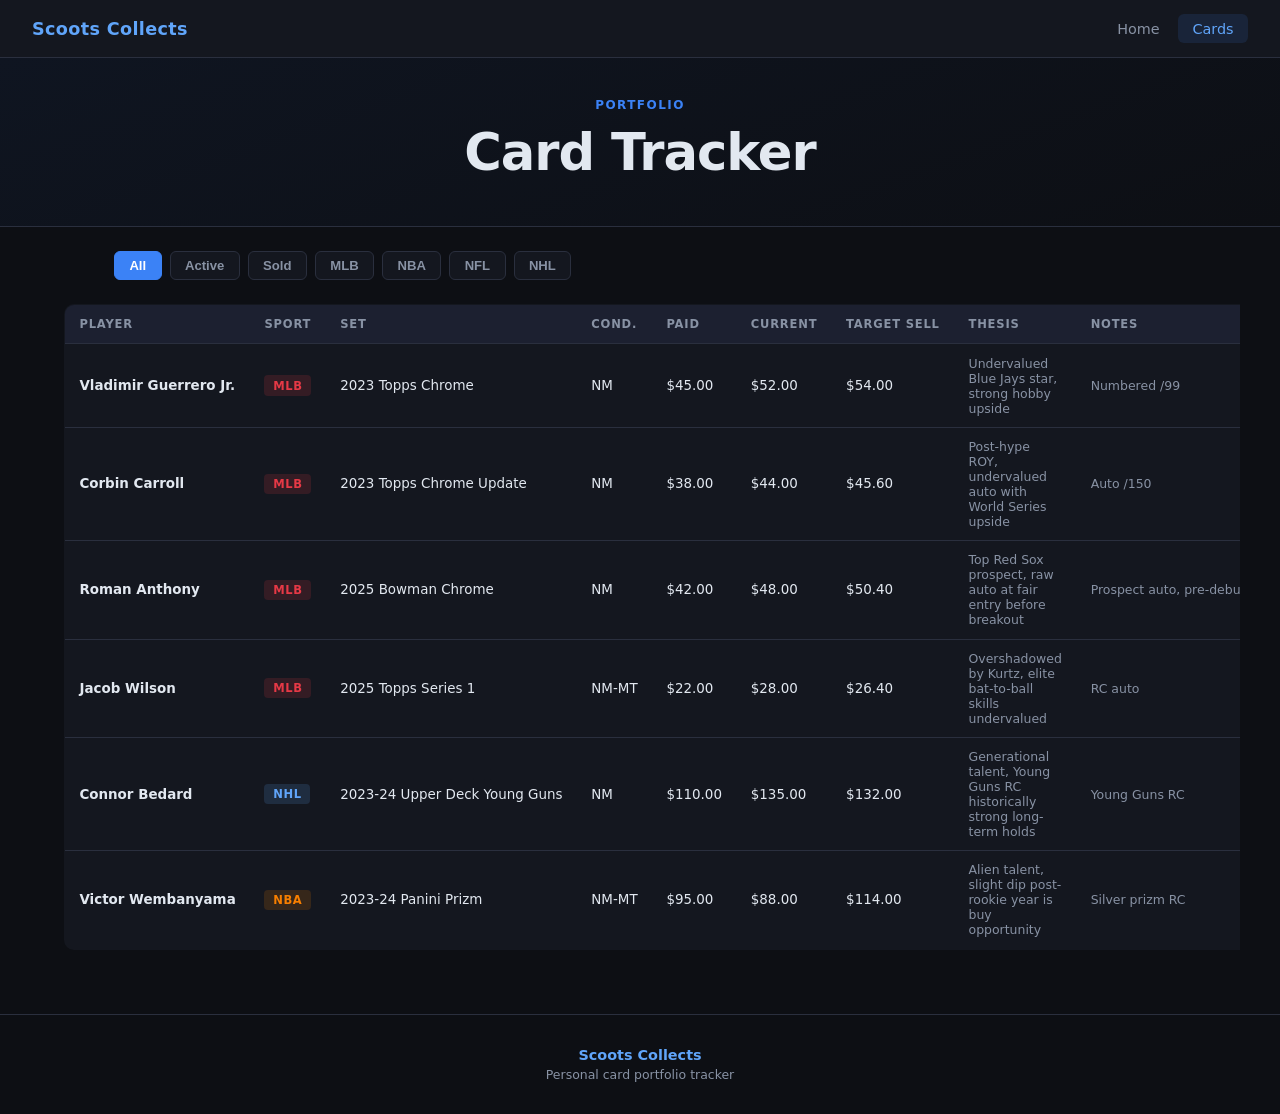
==== cards.html @ 83b8a893 "Build complete site structure — fix blank page Added missing index.html, cards.html, css/style.css, " ====
<!DOCTYPE html>
<html lang="en">
<head>
  <meta charset="UTF-8" />
  <meta name="viewport" content="width=device-width, initial-scale=1.0" />
  <title>Cards — Scoots Collects</title>
  <link rel="stylesheet" href="css/style.css" />
</head>
<body>

  <!-- NAVBAR -->
  <nav class="navbar">
    <a href="index.html" class="nav-brand">Scoots Collects</a>
    <div class="nav-links">
      <a href="index.html" class="nav-link">Home</a>
      <a href="cards.html" class="nav-link active">Cards</a>
    </div>
  </nav>

  <!-- PAGE HEADER -->
  <section class="hero hero--small">
    <div class="hero-eyebrow">Portfolio</div>
    <div class="hero-title">Card Tracker</div>
  </section>

  <!-- FILTER BAR -->
  <div class="filter-bar">
    <button class="filter-btn active" data-filter="all">All</button>
    <button class="filter-btn" data-filter="active">Active</button>
    <button class="filter-btn" data-filter="sold">Sold</button>
    <button class="filter-btn" data-filter="MLB">MLB</button>
    <button class="filter-btn" data-filter="NBA">NBA</button>
    <button class="filter-btn" data-filter="NFL">NFL</button>
    <button class="filter-btn" data-filter="NHL">NHL</button>
  </div>

  <!-- CARDS TABLE -->
  <div class="table-wrap">
    <table class="cards-table" id="cards-table">
      <thead>
        <tr>
          <th>Player</th>
          <th>Sport</th>
          <th>Set</th>
          <th>Cond.</th>
          <th>Paid</th>
          <th>Current</th>
          <th>Target Sell</th>
          <th>Thesis</th>
          <th>Notes</th>
          <th>Status</th>
          <th>Sale Date</th>
          <th>Sale Price</th>
          <th>Site</th>
          <th>P&amp;L</th>
        </tr>
      </thead>
      <tbody id="cards-tbody">
        <tr><td colspan="14" class="table-loading">Loading cards…</td></tr>
      </tbody>
    </table>
  </div>

  <!-- FOOTER -->
  <footer class="site-footer">
    <div class="footer-brand">Scoots Collects</div>
    <div class="footer-note">Personal card portfolio tracker</div>
  </footer>

  <script src="js/cards.js"></script>
</body>
</html>
---- css/style.css ----
/* ── Reset & Base ── */
*, *::before, *::after { box-sizing: border-box; margin: 0; padding: 0; }

:root {
  --bg:        #0d0f14;
  --bg2:       #14171f;
  --bg3:       #1c2030;
  --border:    #2a2f3e;
  --text:      #e2e8f0;
  --muted:     #8892a4;
  --accent:    #3b82f6;
  --accent2:   #60a5fa;
  --green:     #22c55e;
  --red:       #ef4444;
  --mlb:       #e63946;
  --nba:       #f77f00;
  --nfl:       #457b9f;
  --nhl:       #1d3557;
  --radius:    10px;
  --font:      'Segoe UI', system-ui, -apple-system, sans-serif;
}

html { font-size: 16px; }

body {
  background: var(--bg);
  color: var(--text);
  font-family: var(--font);
  min-height: 100vh;
}

a { color: inherit; text-decoration: none; }

/* ── Navbar ── */
.navbar {
  display: flex;
  align-items: center;
  justify-content: space-between;
  padding: 0 2rem;
  height: 58px;
  background: var(--bg2);
  border-bottom: 1px solid var(--border);
  position: sticky;
  top: 0;
  z-index: 100;
}

.nav-brand {
  font-size: 1.1rem;
  font-weight: 700;
  color: var(--accent2);
  letter-spacing: 0.02em;
}

.nav-links { display: flex; gap: 0.25rem; }

.nav-link {
  padding: 0.4rem 0.9rem;
  border-radius: 6px;
  font-size: 0.9rem;
  color: var(--muted);
  transition: color 0.15s, background 0.15s;
}

.nav-link:hover { color: var(--text); background: var(--bg3); }
.nav-link.active { color: var(--accent2); background: rgba(59,130,246,0.12); }

/* ── Hero ── */
.hero {
  text-align: center;
  padding: 4rem 1rem 3rem;
  background: linear-gradient(160deg, #0f1521 0%, var(--bg) 100%);
  border-bottom: 1px solid var(--border);
}

.hero--small { padding: 2.5rem 1rem 2rem; }

.hero-eyebrow {
  font-size: 0.75rem;
  font-weight: 600;
  letter-spacing: 0.12em;
  text-transform: uppercase;
  color: var(--accent);
  margin-bottom: 0.6rem;
}

.hero-title {
  font-size: clamp(2rem, 5vw, 3.2rem);
  font-weight: 800;
  letter-spacing: -0.02em;
  color: var(--text);
  margin-bottom: 0.75rem;
}

.hero-date {
  font-size: 0.85rem;
  color: var(--muted);
}

/* ── Dashboard Stats ── */
.dashboard {
  display: grid;
  grid-template-columns: repeat(auto-fit, minmax(200px, 1fr));
  gap: 1rem;
  max-width: 1100px;
  margin: 2.5rem auto 0;
  padding: 0 1.5rem;
}

.stat-card {
  background: var(--bg2);
  border: 1px solid var(--border);
  border-radius: var(--radius);
  padding: 1.4rem 1.5rem;
}

.stat-label {
  font-size: 0.75rem;
  font-weight: 600;
  text-transform: uppercase;
  letter-spacing: 0.08em;
  color: var(--muted);
  margin-bottom: 0.5rem;
}

.stat-value {
  font-size: 1.8rem;
  font-weight: 700;
  color: var(--text);
  line-height: 1;
  margin-bottom: 0.4rem;
}

.stat-value.accent { color: var(--accent2); }
.stat-value.green  { color: var(--green); }
.stat-value.red    { color: var(--red); }

.stat-sub {
  font-size: 0.78rem;
  color: var(--muted);
}

/* ── Section ── */
.section {
  max-width: 1100px;
  margin: 2.5rem auto 0;
  padding: 0 1.5rem;
}

.section-header {
  display: flex;
  align-items: center;
  gap: 0.6rem;
  margin-bottom: 1rem;
}

.section-dot {
  width: 8px;
  height: 8px;
  border-radius: 50%;
  background: var(--accent);
  flex-shrink: 0;
}

.section-title {
  font-size: 0.8rem;
  font-weight: 700;
  text-transform: uppercase;
  letter-spacing: 0.1em;
  color: var(--muted);
}

/* ── Sport Grid ── */
.sport-grid {
  display: grid;
  grid-template-columns: repeat(auto-fit, minmax(200px, 1fr));
  gap: 1rem;
}

.sport-card {
  background: var(--bg2);
  border: 1px solid var(--border);
  border-radius: var(--radius);
  padding: 1.2rem 1.4rem;
}

.sport-card-name {
  font-size: 0.8rem;
  font-weight: 700;
  text-transform: uppercase;
  letter-spacing: 0.08em;
  margin-bottom: 0.5rem;
  color: var(--muted);
}

.sport-card-value {
  font-size: 1.5rem;
  font-weight: 700;
  color: var(--text);
  margin-bottom: 0.3rem;
}

.sport-card-count {
  font-size: 0.78rem;
  color: var(--muted);
}

.sport-card[data-sport="MLB"] .sport-card-name { color: var(--mlb); }
.sport-card[data-sport="NBA"] .sport-card-name { color: var(--nba); }
.sport-card[data-sport="NFL"] .sport-card-name { color: var(--nfl); }
.sport-card[data-sport="NHL"] .sport-card-name { color: var(--accent2); }

/* ── Scores Grid ── */
.scores-grid {
  display: grid;
  grid-template-columns: repeat(auto-fit, minmax(230px, 1fr));
  gap: 1rem;
}

.scores-panel {
  background: var(--bg2);
  border: 1px solid var(--border);
  border-radius: var(--radius);
  overflow: hidden;
}

.scores-panel-header {
  padding: 0.7rem 1rem;
  font-size: 0.8rem;
  font-weight: 700;
  letter-spacing: 0.06em;
  text-transform: uppercase;
  border-bottom: 1px solid var(--border);
}

.scores-panel.mlb .scores-panel-header { background: rgba(230,57,70,0.12); color: var(--mlb); }
.scores-panel.nba .scores-panel-header { background: rgba(247,127,0,0.12); color: var(--nba); }
.scores-panel.nfl .scores-panel-header { background: rgba(69,123,159,0.15); color: #7ec8e3; }
.scores-panel.nhl .scores-panel-header { background: rgba(96,165,250,0.12); color: var(--accent2); }

.scores-list { padding: 0.5rem 0; max-height: 280px; overflow-y: auto; }

.score-row {
  display: flex;
  flex-direction: column;
  padding: 0.55rem 1rem;
  border-bottom: 1px solid var(--border);
  font-size: 0.82rem;
  gap: 0.15rem;
}

.score-row:last-child { border-bottom: none; }

.score-teams {
  display: flex;
  justify-content: space-between;
  font-weight: 600;
}

.score-meta {
  font-size: 0.72rem;
  color: var(--muted);
}

.score-status-live { color: var(--green); font-weight: 600; }
.score-status-final { color: var(--muted); }
.score-status-scheduled { color: var(--accent); }

.scores-loading, .scores-empty {
  padding: 1.2rem 1rem;
  font-size: 0.82rem;
  color: var(--muted);
  text-align: center;
}

/* ── Hobby Links ── */
.hobby-links {
  display: flex;
  flex-wrap: wrap;
  gap: 0.6rem;
}

.hobby-link {
  display: inline-flex;
  align-items: center;
  gap: 0.4rem;
  padding: 0.5rem 1rem;
  background: var(--bg2);
  border: 1px solid var(--border);
  border-radius: 6px;
  font-size: 0.85rem;
  color: var(--text);
  transition: border-color 0.15s, background 0.15s, color 0.15s;
}

.hobby-link:hover {
  border-color: var(--accent);
  background: rgba(59,130,246,0.08);
  color: var(--accent2);
}

/* ── Footer ── */
.site-footer {
  margin-top: 4rem;
  padding: 2rem 1.5rem;
  border-top: 1px solid var(--border);
  text-align: center;
}

.footer-brand {
  font-size: 0.9rem;
  font-weight: 700;
  color: var(--accent2);
  margin-bottom: 0.3rem;
}

.footer-note { font-size: 0.78rem; color: var(--muted); }

/* ── Filter Bar ── */
.filter-bar {
  max-width: 1100px;
  margin: 1.5rem auto 0;
  padding: 0 1.5rem;
  display: flex;
  flex-wrap: wrap;
  gap: 0.5rem;
}

.filter-btn {
  padding: 0.4rem 0.9rem;
  border-radius: 6px;
  font-size: 0.82rem;
  font-weight: 600;
  border: 1px solid var(--border);
  background: var(--bg2);
  color: var(--muted);
  cursor: pointer;
  transition: all 0.15s;
}

.filter-btn:hover { color: var(--text); border-color: var(--accent); }
.filter-btn.active { background: var(--accent); border-color: var(--accent); color: #fff; }

/* ── Cards Table ── */
.table-wrap {
  max-width: 1200px;
  margin: 1.5rem auto 0;
  padding: 0 1.5rem;
  overflow-x: auto;
}

.cards-table {
  width: 100%;
  border-collapse: collapse;
  font-size: 0.84rem;
  background: var(--bg2);
  border-radius: var(--radius);
  overflow: hidden;
  border: 1px solid var(--border);
}

.cards-table th {
  padding: 0.75rem 0.9rem;
  text-align: left;
  font-size: 0.72rem;
  font-weight: 700;
  text-transform: uppercase;
  letter-spacing: 0.07em;
  color: var(--muted);
  background: var(--bg3);
  border-bottom: 1px solid var(--border);
  white-space: nowrap;
}

.cards-table td {
  padding: 0.7rem 0.9rem;
  border-bottom: 1px solid var(--border);
  vertical-align: middle;
  white-space: nowrap;
}

.cards-table tr:last-child td { border-bottom: none; }
.cards-table tbody tr:hover { background: var(--bg3); }

.badge {
  display: inline-block;
  padding: 0.2rem 0.55rem;
  border-radius: 4px;
  font-size: 0.72rem;
  font-weight: 700;
  text-transform: uppercase;
  letter-spacing: 0.05em;
}

.badge-active  { background: rgba(34,197,94,0.15); color: var(--green); }
.badge-sold    { background: rgba(148,163,184,0.15); color: var(--muted); }

.badge-mlb { background: rgba(230,57,70,0.15); color: var(--mlb); }
.badge-nba { background: rgba(247,127,0,0.15); color: var(--nba); }
.badge-nfl { background: rgba(69,123,159,0.2); color: #7ec8e3; }
.badge-nhl { background: rgba(96,165,250,0.15); color: var(--accent2); }

.pnl-pos { color: var(--green); font-weight: 600; }
.pnl-neg { color: var(--red);   font-weight: 600; }

.table-loading {
  text-align: center;
  padding: 2rem;
  color: var(--muted);
  font-size: 0.85rem;
}

/* ── Scrollbar ── */
::-webkit-scrollbar { width: 6px; height: 6px; }
::-webkit-scrollbar-track { background: var(--bg2); }
::-webkit-scrollbar-thumb { background: var(--border); border-radius: 3px; }
::-webkit-scrollbar-thumb:hover { background: var(--muted); }

/* ── Responsive ── */
@media (max-width: 600px) {
  .navbar { padding: 0 1rem; }
  .dashboard, .section, .filter-bar, .table-wrap { padding: 0 1rem; }
  .hero { padding: 2.5rem 1rem 2rem; }
  .hero--small { padding: 1.8rem 1rem 1.4rem; }
}
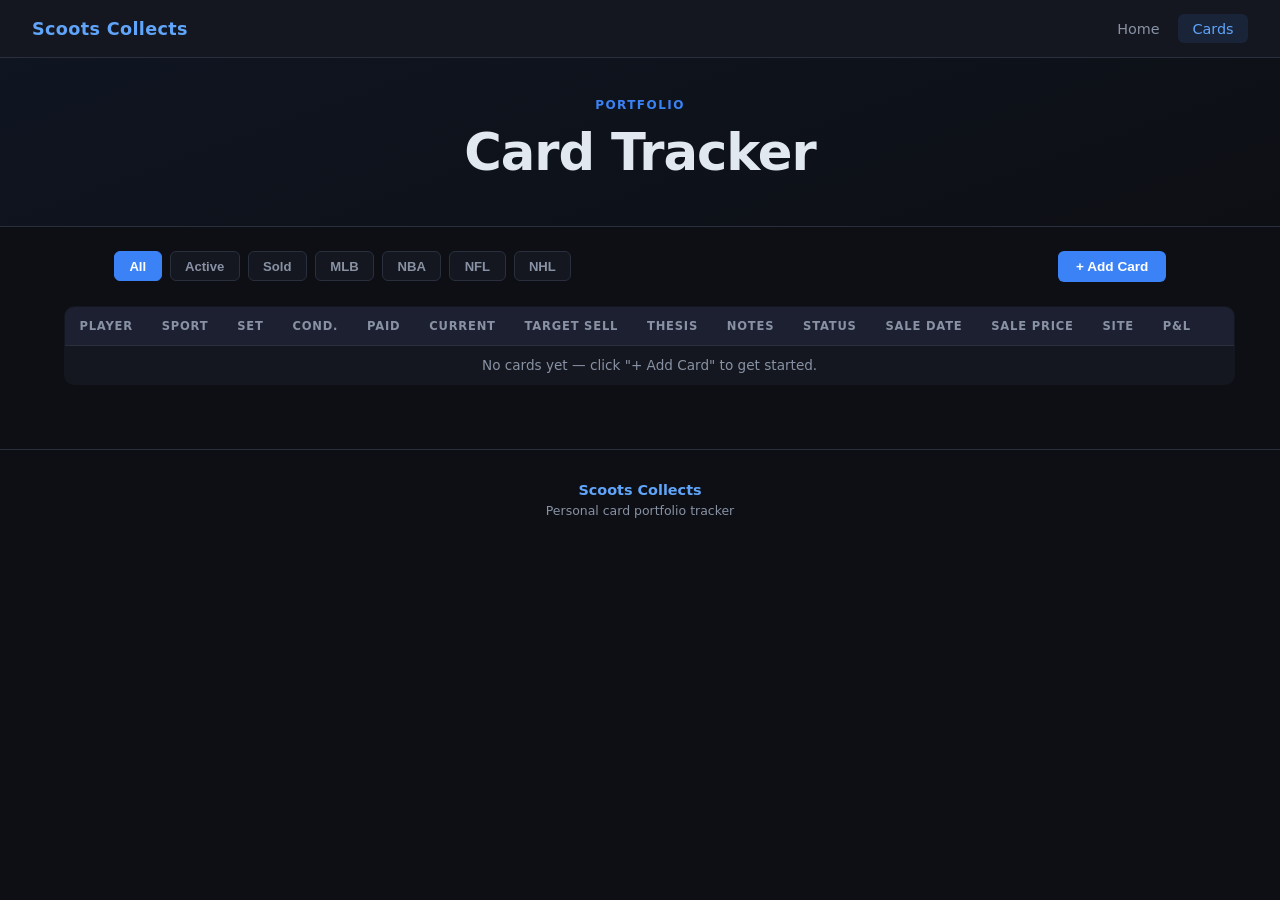
==== commit b4343a6e: "Add card add/delete UI, reset to 0 cards and $5,000 starting cash - Cards page: Add Card button open" ====
--- a/cards.html
+++ b/cards.html
@@ -8,7 +8,6 @@
 </head>
 <body>
 
-  <!-- NAVBAR -->
   <nav class="navbar">
     <a href="index.html" class="nav-brand">Scoots Collects</a>
     <div class="nav-links">
@@ -17,56 +16,154 @@
     </div>
   </nav>
 
-  <!-- PAGE HEADER -->
   <section class="hero hero--small">
     <div class="hero-eyebrow">Portfolio</div>
     <div class="hero-title">Card Tracker</div>
   </section>
 
-  <!-- FILTER BAR -->
-  <div class="filter-bar">
-    <button class="filter-btn active" data-filter="all">All</button>
-    <button class="filter-btn" data-filter="active">Active</button>
-    <button class="filter-btn" data-filter="sold">Sold</button>
-    <button class="filter-btn" data-filter="MLB">MLB</button>
-    <button class="filter-btn" data-filter="NBA">NBA</button>
-    <button class="filter-btn" data-filter="NFL">NFL</button>
-    <button class="filter-btn" data-filter="NHL">NHL</button>
+  <div class="toolbar">
+    <div class="filter-bar">
+      <button class="filter-btn active" data-filter="all">All</button>
+      <button class="filter-btn" data-filter="active">Active</button>
+      <button class="filter-btn" data-filter="sold">Sold</button>
+      <button class="filter-btn" data-filter="MLB">MLB</button>
+      <button class="filter-btn" data-filter="NBA">NBA</button>
+      <button class="filter-btn" data-filter="NFL">NFL</button>
+      <button class="filter-btn" data-filter="NHL">NHL</button>
+    </div>
+    <button class="btn-add" id="btn-add-card">+ Add Card</button>
   </div>
 
-  <!-- CARDS TABLE -->
   <div class="table-wrap">
-    <table class="cards-table" id="cards-table">
+    <table class="cards-table">
       <thead>
         <tr>
-          <th>Player</th>
-          <th>Sport</th>
-          <th>Set</th>
-          <th>Cond.</th>
-          <th>Paid</th>
-          <th>Current</th>
-          <th>Target Sell</th>
-          <th>Thesis</th>
-          <th>Notes</th>
-          <th>Status</th>
-          <th>Sale Date</th>
-          <th>Sale Price</th>
-          <th>Site</th>
-          <th>P&amp;L</th>
+          <th>Player</th><th>Sport</th><th>Set</th><th>Cond.</th>
+          <th>Paid</th><th>Current</th><th>Target Sell</th>
+          <th>Thesis</th><th>Notes</th><th>Status</th>
+          <th>Sale Date</th><th>Sale Price</th><th>Site</th><th>P&amp;L</th>
+          <th></th>
         </tr>
       </thead>
       <tbody id="cards-tbody">
-        <tr><td colspan="14" class="table-loading">Loading cards…</td></tr>
+        <tr><td colspan="15" class="table-loading">Loading cards…</td></tr>
       </tbody>
     </table>
   </div>
 
-  <!-- FOOTER -->
   <footer class="site-footer">
     <div class="footer-brand">Scoots Collects</div>
     <div class="footer-note">Personal card portfolio tracker</div>
   </footer>
 
+  <!-- ADD CARD MODAL -->
+  <div class="modal-overlay" id="modal-overlay">
+    <div class="modal">
+      <div class="modal-header">
+        <span class="modal-title" id="modal-title">Add Card</span>
+        <button class="modal-close" id="modal-close">&times;</button>
+      </div>
+      <form class="modal-form" id="card-form">
+        <input type="hidden" id="f-id" />
+
+        <div class="form-row">
+          <div class="form-group">
+            <label>Player Name *</label>
+            <input type="text" id="f-name" required placeholder="e.g. Mike Trout" />
+          </div>
+          <div class="form-group form-group--sm">
+            <label>Sport *</label>
+            <select id="f-sport" required>
+              <option value="">—</option>
+              <option value="MLB">MLB</option>
+              <option value="NBA">NBA</option>
+              <option value="NFL">NFL</option>
+              <option value="NHL">NHL</option>
+            </select>
+          </div>
+        </div>
+
+        <div class="form-row">
+          <div class="form-group">
+            <label>Set</label>
+            <input type="text" id="f-set" placeholder="e.g. 2024 Topps Chrome" />
+          </div>
+          <div class="form-group form-group--sm">
+            <label>Condition</label>
+            <select id="f-condition">
+              <option value="NM-MT">NM-MT</option>
+              <option value="NM">NM</option>
+              <option value="EX-MT">EX-MT</option>
+              <option value="EX">EX</option>
+              <option value="VG-EX">VG-EX</option>
+              <option value="PSA 10">PSA 10</option>
+              <option value="PSA 9">PSA 9</option>
+              <option value="PSA 8">PSA 8</option>
+              <option value="BGS 9.5">BGS 9.5</option>
+            </select>
+          </div>
+        </div>
+
+        <div class="form-row">
+          <div class="form-group">
+            <label>Price Paid ($) *</label>
+            <input type="number" id="f-price-paid" step="0.01" min="0" required placeholder="0.00" />
+          </div>
+          <div class="form-group">
+            <label>Current Price ($)</label>
+            <input type="number" id="f-current-price" step="0.01" min="0" placeholder="0.00" />
+          </div>
+          <div class="form-group">
+            <label>Target Sell ($)</label>
+            <input type="number" id="f-target-sell" step="0.01" min="0" placeholder="auto (×1.20)" />
+          </div>
+        </div>
+
+        <div class="form-group">
+          <label>Investment Thesis</label>
+          <input type="text" id="f-thesis" placeholder="Why are you holding this card?" />
+        </div>
+
+        <div class="form-group">
+          <label>Notes</label>
+          <input type="text" id="f-notes" placeholder="e.g. Auto /150, numbered" />
+        </div>
+
+        <div class="form-row">
+          <div class="form-group form-group--sm">
+            <label>Status *</label>
+            <select id="f-status" required>
+              <option value="active">Active</option>
+              <option value="sold">Sold</option>
+            </select>
+          </div>
+        </div>
+
+        <div id="sold-fields" style="display:none">
+          <div class="form-row">
+            <div class="form-group">
+              <label>Sale Date</label>
+              <input type="date" id="f-sale-date" />
+            </div>
+            <div class="form-group">
+              <label>Sale Price ($)</label>
+              <input type="number" id="f-sale-price" step="0.01" min="0" placeholder="0.00" />
+            </div>
+            <div class="form-group">
+              <label>Sale Site</label>
+              <input type="text" id="f-sale-site" placeholder="e.g. eBay" />
+            </div>
+          </div>
+        </div>
+
+        <div class="modal-actions">
+          <button type="button" class="btn-cancel" id="btn-cancel">Cancel</button>
+          <button type="submit" class="btn-save">Save Card</button>
+        </div>
+      </form>
+    </div>
+  </div>
+
   <script src="js/cards.js"></script>
 </body>
 </html>
--- a/css/style.css
+++ b/css/style.css
@@ -316,11 +316,19 @@
 
 .footer-note { font-size: 0.78rem; color: var(--muted); }
 
-/* ── Filter Bar ── */
-.filter-bar {
+/* ── Toolbar (filter + add button) ── */
+.toolbar {
   max-width: 1100px;
   margin: 1.5rem auto 0;
   padding: 0 1.5rem;
+  display: flex;
+  align-items: center;
+  justify-content: space-between;
+  gap: 1rem;
+  flex-wrap: wrap;
+}
+
+.filter-bar {
   display: flex;
   flex-wrap: wrap;
   gap: 0.5rem;
@@ -410,6 +418,124 @@
   font-size: 0.85rem;
 }
 
+/* ── Add / Delete buttons ── */
+.btn-add {
+  padding: 0.5rem 1.1rem;
+  border-radius: 6px;
+  font-size: 0.85rem;
+  font-weight: 700;
+  border: none;
+  background: var(--accent);
+  color: #fff;
+  cursor: pointer;
+  white-space: nowrap;
+  transition: background 0.15s;
+}
+.btn-add:hover { background: var(--accent2); }
+
+.btn-delete {
+  background: none;
+  border: none;
+  color: var(--muted);
+  cursor: pointer;
+  font-size: 0.85rem;
+  padding: 0.2rem 0.4rem;
+  border-radius: 4px;
+  transition: color 0.15s, background 0.15s;
+}
+.btn-delete:hover { color: var(--red); background: rgba(239,68,68,0.1); }
+
+/* ── Modal ── */
+.modal-overlay {
+  display: none;
+  position: fixed;
+  inset: 0;
+  background: rgba(0,0,0,0.65);
+  z-index: 200;
+  align-items: center;
+  justify-content: center;
+  padding: 1rem;
+}
+.modal-overlay.open { display: flex; }
+
+.modal {
+  background: var(--bg2);
+  border: 1px solid var(--border);
+  border-radius: var(--radius);
+  width: 100%;
+  max-width: 640px;
+  max-height: 90vh;
+  overflow-y: auto;
+}
+
+.modal-header {
+  display: flex;
+  align-items: center;
+  justify-content: space-between;
+  padding: 1.2rem 1.5rem;
+  border-bottom: 1px solid var(--border);
+}
+.modal-title { font-size: 1rem; font-weight: 700; }
+.modal-close {
+  background: none;
+  border: none;
+  color: var(--muted);
+  font-size: 1.3rem;
+  cursor: pointer;
+  line-height: 1;
+  padding: 0 0.2rem;
+}
+.modal-close:hover { color: var(--text); }
+
+.modal-form { padding: 1.4rem 1.5rem; display: flex; flex-direction: column; gap: 1rem; }
+
+.form-row { display: flex; gap: 0.8rem; flex-wrap: wrap; }
+.form-group { display: flex; flex-direction: column; gap: 0.3rem; flex: 1; min-width: 140px; }
+.form-group--sm { flex: 0 0 130px; }
+
+.form-group label { font-size: 0.75rem; font-weight: 600; color: var(--muted); text-transform: uppercase; letter-spacing: 0.06em; }
+
+.form-group input,
+.form-group select {
+  background: var(--bg3);
+  border: 1px solid var(--border);
+  border-radius: 6px;
+  color: var(--text);
+  font-size: 0.88rem;
+  padding: 0.5rem 0.7rem;
+  outline: none;
+  transition: border-color 0.15s;
+  font-family: var(--font);
+}
+.form-group input:focus,
+.form-group select:focus { border-color: var(--accent); }
+.form-group input::placeholder { color: var(--muted); }
+
+.modal-actions { display: flex; justify-content: flex-end; gap: 0.6rem; padding-top: 0.5rem; }
+.btn-cancel {
+  padding: 0.5rem 1.1rem;
+  border-radius: 6px;
+  font-size: 0.85rem;
+  font-weight: 600;
+  border: 1px solid var(--border);
+  background: var(--bg3);
+  color: var(--muted);
+  cursor: pointer;
+}
+.btn-cancel:hover { color: var(--text); }
+.btn-save {
+  padding: 0.5rem 1.2rem;
+  border-radius: 6px;
+  font-size: 0.85rem;
+  font-weight: 700;
+  border: none;
+  background: var(--accent);
+  color: #fff;
+  cursor: pointer;
+  transition: background 0.15s;
+}
+.btn-save:hover { background: var(--accent2); }
+
 /* ── Scrollbar ── */
 ::-webkit-scrollbar { width: 6px; height: 6px; }
 ::-webkit-scrollbar-track { background: var(--bg2); }
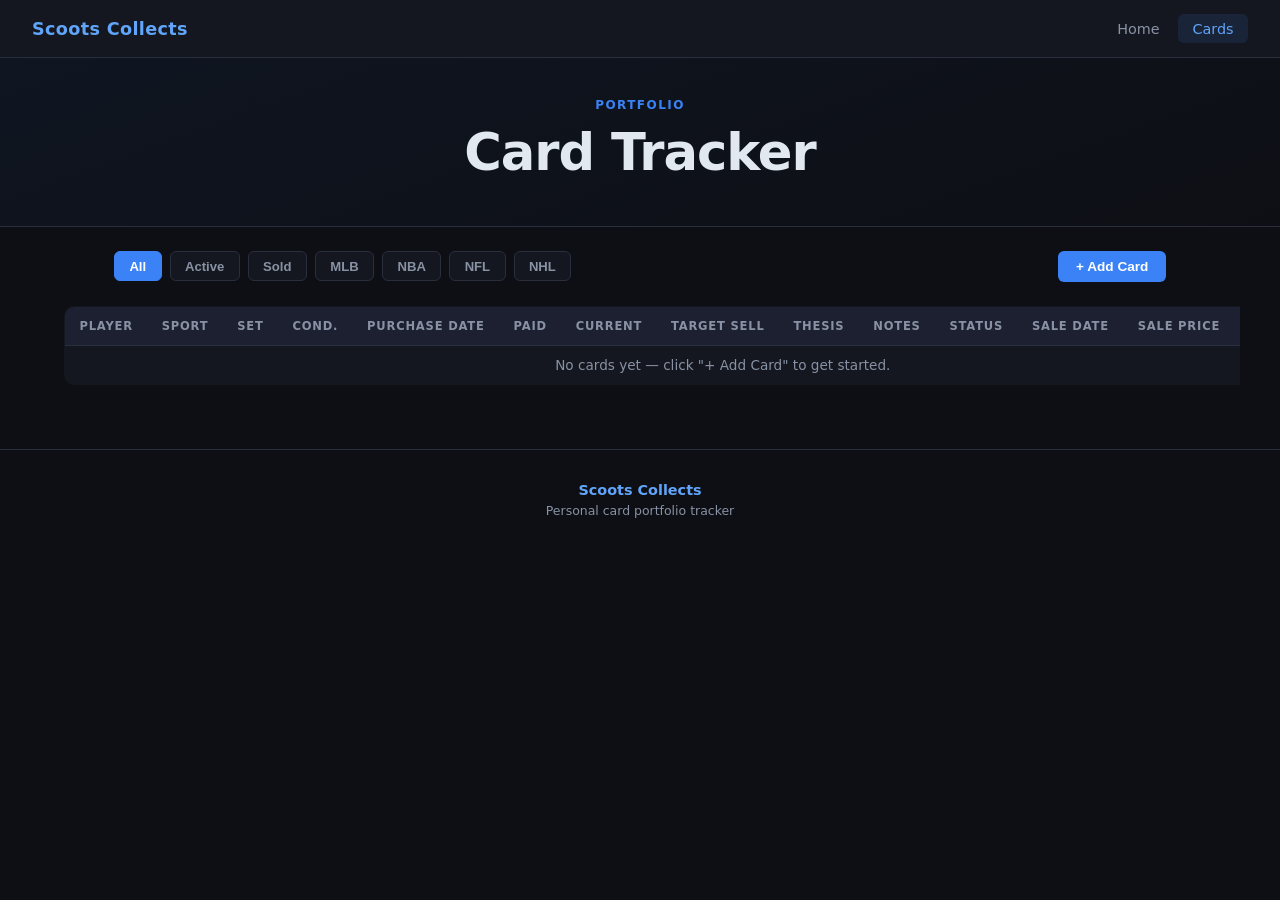
==== commit 2fcf9f31: "Add purchase date field to card tracker https://claude.ai/code/session_01XNG6HfzefVFx2Joc6QY512" ====
--- a/cards.html
+++ b/cards.html
@@ -39,14 +39,14 @@
       <thead>
         <tr>
           <th>Player</th><th>Sport</th><th>Set</th><th>Cond.</th>
-          <th>Paid</th><th>Current</th><th>Target Sell</th>
+          <th>Purchase Date</th><th>Paid</th><th>Current</th><th>Target Sell</th>
           <th>Thesis</th><th>Notes</th><th>Status</th>
           <th>Sale Date</th><th>Sale Price</th><th>Site</th><th>P&amp;L</th>
           <th></th>
         </tr>
       </thead>
       <tbody id="cards-tbody">
-        <tr><td colspan="15" class="table-loading">Loading cards…</td></tr>
+        <tr><td colspan="16" class="table-loading">Loading cards…</td></tr>
       </tbody>
     </table>
   </div>
@@ -109,6 +109,13 @@
             <label>Price Paid ($) *</label>
             <input type="number" id="f-price-paid" step="0.01" min="0" required placeholder="0.00" />
           </div>
+          <div class="form-group form-group--sm">
+            <label>Purchase Date</label>
+            <input type="date" id="f-purchase-date" />
+          </div>
+        </div>
+
+        <div class="form-row">
           <div class="form-group">
             <label>Current Price ($)</label>
             <input type="number" id="f-current-price" step="0.01" min="0" placeholder="0.00" />
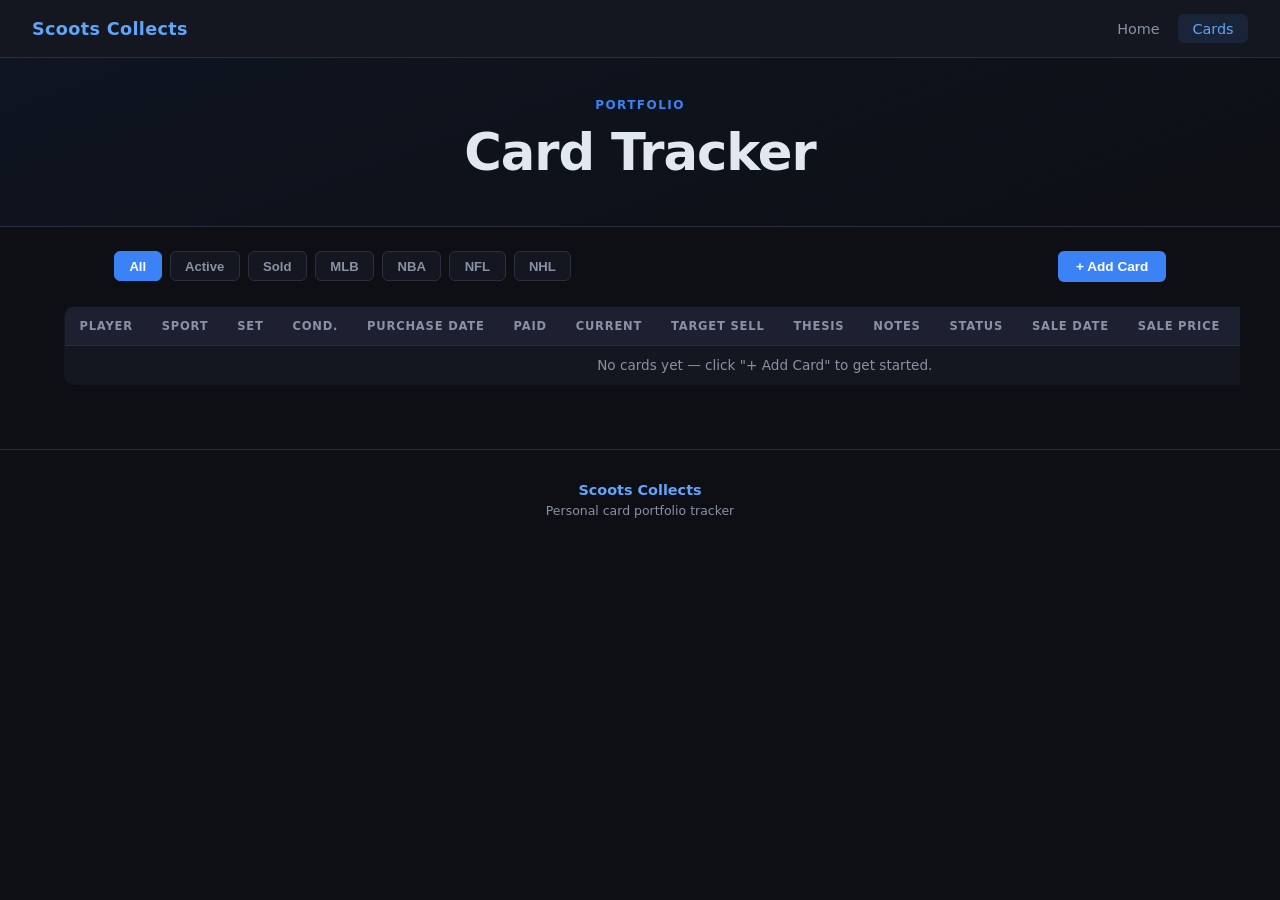
==== commit cb20dee2: "Add front/back card image support with lightbox viewer - Add Card form now has Front Image URL and B" ====
--- a/cards.html
+++ b/cards.html
@@ -42,11 +42,11 @@
           <th>Purchase Date</th><th>Paid</th><th>Current</th><th>Target Sell</th>
           <th>Thesis</th><th>Notes</th><th>Status</th>
           <th>Sale Date</th><th>Sale Price</th><th>Site</th><th>P&amp;L</th>
-          <th></th>
+          <th>Images</th><th></th>
         </tr>
       </thead>
       <tbody id="cards-tbody">
-        <tr><td colspan="16" class="table-loading">Loading cards…</td></tr>
+        <tr><td colspan="17" class="table-loading">Loading cards…</td></tr>
       </tbody>
     </table>
   </div>
@@ -137,6 +137,17 @@
         </div>
 
         <div class="form-row">
+          <div class="form-group">
+            <label>Front Image URL</label>
+            <input type="url" id="f-image-front" placeholder="https://i.imgur.com/…" />
+          </div>
+          <div class="form-group">
+            <label>Back Image URL</label>
+            <input type="url" id="f-image-back" placeholder="https://i.imgur.com/…" />
+          </div>
+        </div>
+
+        <div class="form-row">
           <div class="form-group form-group--sm">
             <label>Status *</label>
             <select id="f-status" required>
@@ -171,6 +182,18 @@
     </div>
   </div>
 
+  <!-- IMAGE LIGHTBOX -->
+  <div class="lightbox-overlay" id="lightbox-overlay">
+    <div class="lightbox">
+      <div class="lightbox-tabs">
+        <button class="lightbox-tab active" id="lb-tab-front">Front</button>
+        <button class="lightbox-tab" id="lb-tab-back">Back</button>
+      </div>
+      <img class="lightbox-img" id="lightbox-img" src="" alt="Card image" />
+      <button class="lightbox-close" id="lightbox-close">&times;</button>
+    </div>
+  </div>
+
   <script src="js/cards.js"></script>
 </body>
 </html>
--- a/css/style.css
+++ b/css/style.css
@@ -536,6 +536,77 @@
 }
 .btn-save:hover { background: var(--accent2); }
 
+/* ── Card thumbnails ── */
+.img-cell { text-align: center; }
+.card-thumb {
+  width: 44px;
+  height: 60px;
+  object-fit: cover;
+  border-radius: 4px;
+  border: 1px solid var(--border);
+  cursor: pointer;
+  transition: transform 0.15s, border-color 0.15s;
+}
+.card-thumb:hover { transform: scale(1.08); border-color: var(--accent); }
+
+/* ── Lightbox ── */
+.lightbox-overlay {
+  display: none;
+  position: fixed;
+  inset: 0;
+  background: rgba(0,0,0,0.85);
+  z-index: 300;
+  align-items: center;
+  justify-content: center;
+}
+.lightbox-overlay.open { display: flex; }
+
+.lightbox {
+  position: relative;
+  display: flex;
+  flex-direction: column;
+  align-items: center;
+  gap: 0.75rem;
+  max-width: 90vw;
+  max-height: 90vh;
+}
+
+.lightbox-tabs { display: flex; gap: 0.5rem; }
+.lightbox-tab {
+  padding: 0.35rem 1rem;
+  border-radius: 6px;
+  font-size: 0.82rem;
+  font-weight: 600;
+  border: 1px solid var(--border);
+  background: var(--bg2);
+  color: var(--muted);
+  cursor: pointer;
+  transition: all 0.15s;
+}
+.lightbox-tab.active { background: var(--accent); border-color: var(--accent); color: #fff; }
+
+.lightbox-img {
+  max-width: 85vw;
+  max-height: 78vh;
+  border-radius: var(--radius);
+  object-fit: contain;
+  box-shadow: 0 8px 40px rgba(0,0,0,0.6);
+}
+
+.lightbox-close {
+  position: absolute;
+  top: -2.5rem;
+  right: 0;
+  background: none;
+  border: none;
+  color: #fff;
+  font-size: 1.8rem;
+  cursor: pointer;
+  line-height: 1;
+  opacity: 0.7;
+}
+.lightbox-close:hover { opacity: 1; }
+
 /* ── Scrollbar ── */
 ::-webkit-scrollbar { width: 6px; height: 6px; }
 ::-webkit-scrollbar-track { background: var(--bg2); }
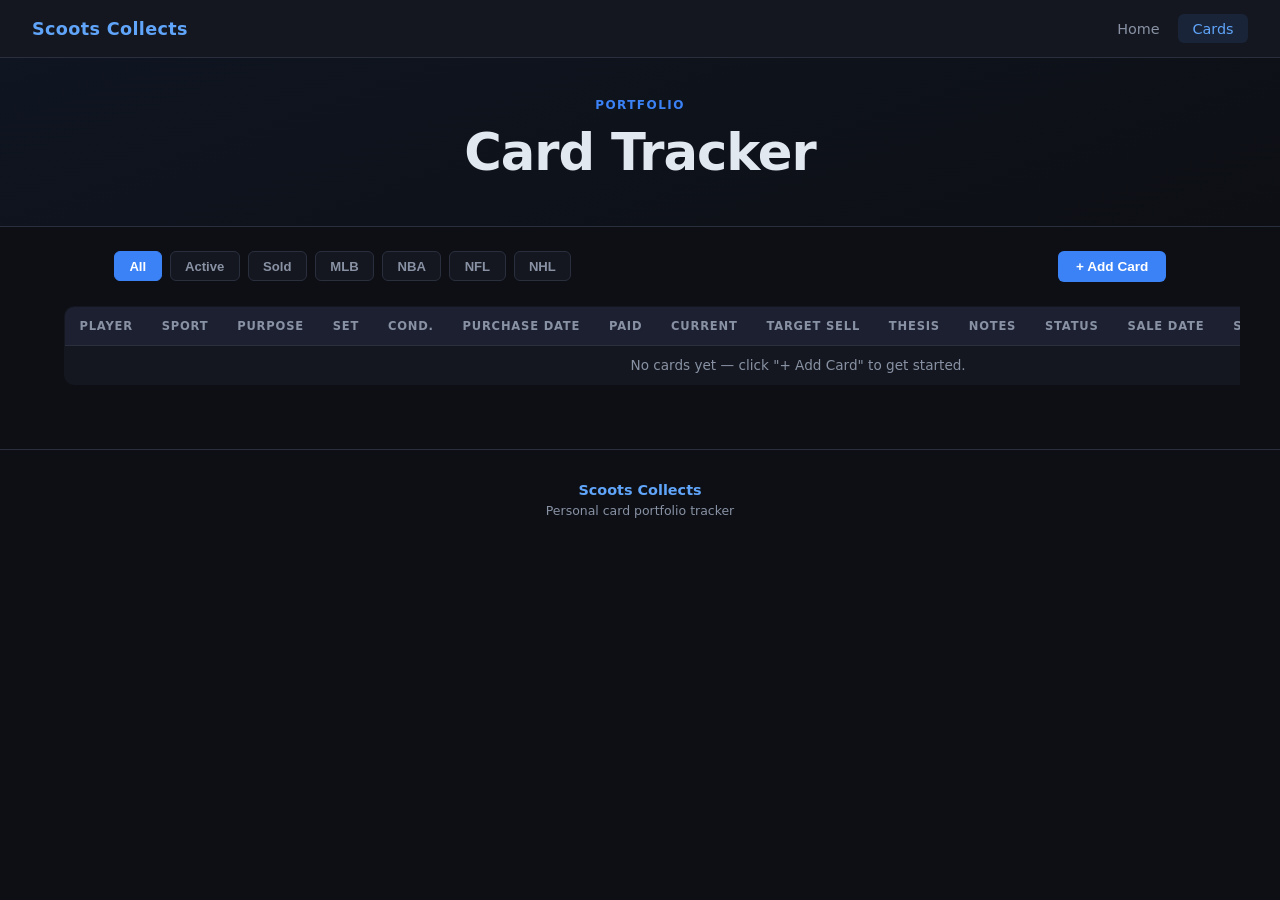
==== commit be0f0fe9: "Add Purpose field (PC / RESALE) to card tracker https://claude.ai/code/session_01XNG6HfzefVFx2Joc6QY" ====
--- a/cards.html
+++ b/cards.html
@@ -38,7 +38,7 @@
     <table class="cards-table">
       <thead>
         <tr>
-          <th>Player</th><th>Sport</th><th>Set</th><th>Cond.</th>
+          <th>Player</th><th>Sport</th><th>Purpose</th><th>Set</th><th>Cond.</th>
           <th>Purchase Date</th><th>Paid</th><th>Current</th><th>Target Sell</th>
           <th>Thesis</th><th>Notes</th><th>Status</th>
           <th>Sale Date</th><th>Sale Price</th><th>Site</th><th>P&amp;L</th>
@@ -46,7 +46,7 @@
         </tr>
       </thead>
       <tbody id="cards-tbody">
-        <tr><td colspan="17" class="table-loading">Loading cards…</td></tr>
+        <tr><td colspan="18" class="table-loading">Loading cards…</td></tr>
       </tbody>
     </table>
   </div>
@@ -72,6 +72,13 @@
             <input type="text" id="f-name" required placeholder="e.g. Mike Trout" />
           </div>
           <div class="form-group form-group--sm">
+            <label>Purpose *</label>
+            <select id="f-purpose" required>
+              <option value="RESALE">RESALE</option>
+              <option value="PC">PC</option>
+            </select>
+          </div>
+          <div class="form-group form-group--sm">
             <label>Sport *</label>
             <select id="f-sport" required>
               <option value="">—</option>
@@ -91,15 +98,24 @@
           <div class="form-group form-group--sm">
             <label>Condition</label>
             <select id="f-condition">
-              <option value="NM-MT">NM-MT</option>
-              <option value="NM">NM</option>
-              <option value="EX-MT">EX-MT</option>
-              <option value="EX">EX</option>
-              <option value="VG-EX">VG-EX</option>
               <option value="PSA 10">PSA 10</option>
               <option value="PSA 9">PSA 9</option>
               <option value="PSA 8">PSA 8</option>
+              <option value="PSA 7">PSA 7</option>
+              <option value="PSA 6">PSA 6</option>
+              <option value="PSA 5">PSA 5</option>
+              <option value="PSA 4">PSA 4</option>
+              <option value="PSA 3">PSA 3</option>
+              <option value="PSA 2">PSA 2</option>
+              <option value="PSA 1">PSA 1</option>
+              <option value="PSA AUTHENTIC">PSA AUTHENTIC</option>
+              <option value="BGS 10 (BLACK)">BGS 10 (BLACK)</option>
+              <option value="BGS 10">BGS 10</option>
               <option value="BGS 9.5">BGS 9.5</option>
+              <option value="BGS 9">BGS 9</option>
+              <option value="BGS 8.5">BGS 8.5</option>
+              <option value="RAW">RAW</option>
+              <option value="SEALED">SEALED</option>
             </select>
           </div>
         </div>
--- a/css/style.css
+++ b/css/style.css
@@ -401,6 +401,8 @@
 }
 
 .badge-active  { background: rgba(34,197,94,0.15); color: var(--green); }
+.badge-pc      { background: rgba(168,85,247,0.15); color: #c084fc; }
+.badge-resale  { background: rgba(251,191,36,0.15); color: #fbbf24; }
 .badge-sold    { background: rgba(148,163,184,0.15); color: var(--muted); }
 
 .badge-mlb { background: rgba(230,57,70,0.15); color: var(--mlb); }
